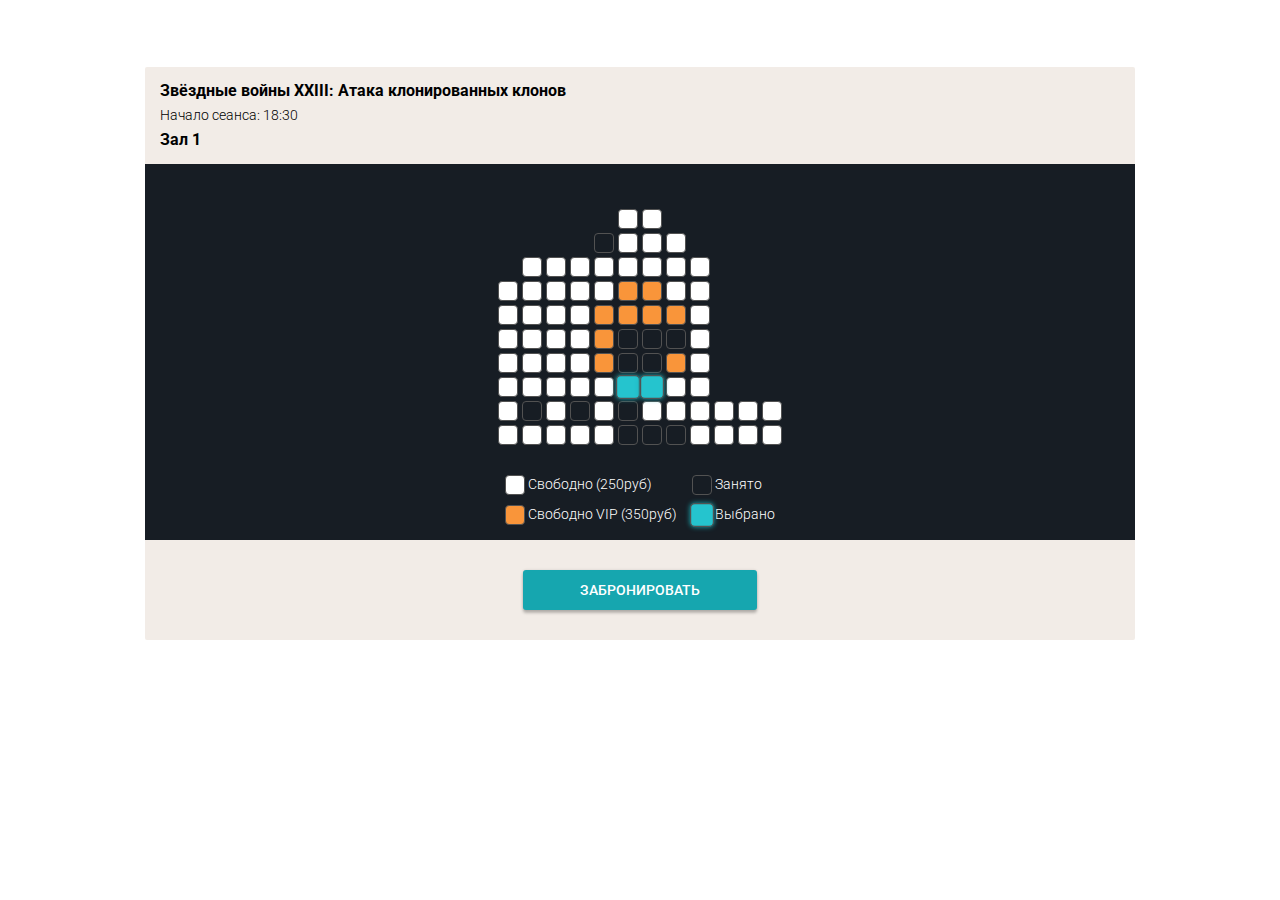
==== hall.html @ 5a09c2b1 "Create hall.html" ====
<!DOCTYPE html>
<html lang="ru">

<head>
  <meta charset="UTF-8">
  <meta name="viewport" content="width=device-width, initial-scale=1.0">
  <meta http-equiv="X-UA-Compatible" content="ie=edge">
  <title>ИдёмВКино</title>
  <script src="js/hall.js" defer></script>
  <link rel="stylesheet" href="css/normalize.css">
  <link rel="stylesheet" href="css/styles.css">
  <link href="https://fonts.googleapis.com/css?family=Roboto:100,300,400,500,700,900&amp;subset=cyrillic,cyrillic-ext,latin-ext" rel="stylesheet">
</head>

<body>
  <header class="page-header">
    <h1 class="page-header__title">Идём<span>в</span>кино</h1>
  </header>
  
  <main>
    <section class="buying">
      <div class="buying__info">
        <div class="buying__info-description">
          <h2 class="buying__info-title">Звёздные войны XXIII: Атака клонированных клонов</h2>
          <p class="buying__info-start">Начало сеанса: 18:30</p>
          <p class="buying__info-hall">Зал 1</p>          
        </div>
        <div class="buying__info-hint">
          <p>Тапните дважды,<br>чтобы увеличить</p>
        </div>
      </div>
      <div class="conf-step">
        <div class="conf-step__wrapper">
          <div class="conf-step__row">
            <span class="conf-step__chair conf-step__chair_disabled"></span><span class="conf-step__chair conf-step__chair_disabled"></span>
            <span class="conf-step__chair conf-step__chair_disabled"></span><span class="conf-step__chair conf-step__chair_disabled"></span>
              <span class="conf-step__chair conf-step__chair_disabled"></span><span class="conf-step__chair conf-step__chair_standart"></span>
              <span class="conf-step__chair conf-step__chair_standart"></span><span class="conf-step__chair conf-step__chair_disabled"></span>
              <span class="conf-step__chair conf-step__chair_disabled"></span><span class="conf-step__chair conf-step__chair_disabled"></span>
            <span class="conf-step__chair conf-step__chair_disabled"></span><span class="conf-step__chair conf-step__chair_disabled"></span>
            </div>  

            <div class="conf-step__row">
              <span class="conf-step__chair conf-step__chair_disabled"></span><span class="conf-step__chair conf-step__chair_disabled"></span>
              <span class="conf-step__chair conf-step__chair_disabled"></span><span class="conf-step__chair conf-step__chair_disabled"></span>
              <span class="conf-step__chair conf-step__chair_taken"></span><span class="conf-step__chair conf-step__chair_standart"></span>
              <span class="conf-step__chair conf-step__chair_standart"></span><span class="conf-step__chair conf-step__chair_standart"></span>
              <span class="conf-step__chair conf-step__chair_disabled"></span><span class="conf-step__chair conf-step__chair_disabled"></span>
              <span class="conf-step__chair conf-step__chair_disabled"></span><span class="conf-step__chair conf-step__chair_disabled"></span>
            </div>  

            <div class="conf-step__row">
              <span class="conf-step__chair conf-step__chair_disabled"></span><span class="conf-step__chair conf-step__chair_standart"></span>
              <span class="conf-step__chair conf-step__chair_standart"></span><span class="conf-step__chair conf-step__chair_standart"></span>
              <span class="conf-step__chair conf-step__chair_standart"></span><span class="conf-step__chair conf-step__chair_standart"></span>
              <span class="conf-step__chair conf-step__chair_standart"></span><span class="conf-step__chair conf-step__chair_standart"></span>
              <span class="conf-step__chair conf-step__chair_standart"></span><span class="conf-step__chair conf-step__chair_disabled"></span>
              <span class="conf-step__chair conf-step__chair_disabled"></span><span class="conf-step__chair conf-step__chair_disabled"></span>
            </div>  

            <div class="conf-step__row">
              <span class="conf-step__chair conf-step__chair_standart"></span><span class="conf-step__chair conf-step__chair_standart"></span>
              <span class="conf-step__chair conf-step__chair_standart"></span><span class="conf-step__chair conf-step__chair_standart"></span>
              <span class="conf-step__chair conf-step__chair_standart"></span><span class="conf-step__chair conf-step__chair_vip"></span>
              <span class="conf-step__chair conf-step__chair_vip"></span><span class="conf-step__chair conf-step__chair_standart"></span>
              <span class="conf-step__chair conf-step__chair_standart"></span><span class="conf-step__chair conf-step__chair_disabled"></span>
              <span class="conf-step__chair conf-step__chair_disabled"></span><span class="conf-step__chair conf-step__chair_disabled"></span>
            </div>  

            <div class="conf-step__row">
              <span class="conf-step__chair conf-step__chair_standart"></span><span class="conf-step__chair conf-step__chair_standart"></span>
              <span class="conf-step__chair conf-step__chair_standart"></span><span class="conf-step__chair conf-step__chair_standart"></span>
              <span class="conf-step__chair conf-step__chair_vip"></span><span class="conf-step__chair conf-step__chair_vip"></span>
              <span class="conf-step__chair conf-step__chair_vip"></span><span class="conf-step__chair conf-step__chair_vip"></span>
              <span class="conf-step__chair conf-step__chair_standart"></span><span class="conf-step__chair conf-step__chair_disabled"></span>
              <span class="conf-step__chair conf-step__chair_disabled"></span><span class="conf-step__chair conf-step__chair_disabled"></span>
            </div>  

            <div class="conf-step__row">
              <span class="conf-step__chair conf-step__chair_standart"></span><span class="conf-step__chair conf-step__chair_standart"></span>
              <span class="conf-step__chair conf-step__chair_standart"></span><span class="conf-step__chair conf-step__chair_standart"></span>
              <span class="conf-step__chair conf-step__chair_vip"></span><span class="conf-step__chair conf-step__chair_taken"></span>
              <span class="conf-step__chair conf-step__chair_taken"></span><span class="conf-step__chair conf-step__chair_taken"></span>
              <span class="conf-step__chair conf-step__chair_standart"></span><span class="conf-step__chair conf-step__chair_disabled"></span>
              <span class="conf-step__chair conf-step__chair_disabled"></span><span class="conf-step__chair conf-step__chair_disabled"></span>
            </div>  

            <div class="conf-step__row">
              <span class="conf-step__chair conf-step__chair_standart"></span><span class="conf-step__chair conf-step__chair_standart"></span>
              <span class="conf-step__chair conf-step__chair_standart"></span><span class="conf-step__chair conf-step__chair_standart"></span>
              <span class="conf-step__chair conf-step__chair_vip"></span><span class="conf-step__chair conf-step__chair_taken"></span>
              <span class="conf-step__chair conf-step__chair_taken"></span><span class="conf-step__chair conf-step__chair_vip"></span>
              <span class="conf-step__chair conf-step__chair_standart"></span><span class="conf-step__chair conf-step__chair_disabled"></span>
              <span class="conf-step__chair conf-step__chair_disabled"></span><span class="conf-step__chair conf-step__chair_disabled"></span>
            </div>  

            <div class="conf-step__row">
              <span class="conf-step__chair conf-step__chair_standart"></span><span class="conf-step__chair conf-step__chair_standart"></span>
              <span class="conf-step__chair conf-step__chair_standart"></span><span class="conf-step__chair conf-step__chair_standart"></span>
              <span class="conf-step__chair conf-step__chair_standart"></span><span class="conf-step__chair conf-step__chair_selected"></span>
              <span class="conf-step__chair conf-step__chair_selected"></span><span class="conf-step__chair conf-step__chair_standart"></span>
              <span class="conf-step__chair conf-step__chair_standart"></span><span class="conf-step__chair conf-step__chair_disabled"></span>
              <span class="conf-step__chair conf-step__chair_disabled"></span><span class="conf-step__chair conf-step__chair_disabled"></span>
            </div>  

            <div class="conf-step__row">
              <span class="conf-step__chair conf-step__chair_standart"></span><span class="conf-step__chair conf-step__chair_taken"></span>
              <span class="conf-step__chair conf-step__chair_standart"></span><span class="conf-step__chair conf-step__chair_taken"></span>
              <span class="conf-step__chair conf-step__chair_standart"></span><span class="conf-step__chair conf-step__chair_taken"></span>
              <span class="conf-step__chair conf-step__chair_standart"></span><span class="conf-step__chair conf-step__chair_standart"></span>
              <span class="conf-step__chair conf-step__chair_standart"></span><span class="conf-step__chair conf-step__chair_standart"></span>
              <span class="conf-step__chair conf-step__chair_standart"></span><span class="conf-step__chair conf-step__chair_standart"></span>
            </div>  

            <div class="conf-step__row">
              <span class="conf-step__chair conf-step__chair_standart"></span><span class="conf-step__chair conf-step__chair_standart"></span>
              <span class="conf-step__chair conf-step__chair_standart"></span><span class="conf-step__chair conf-step__chair_standart"></span>
              <span class="conf-step__chair conf-step__chair_standart"></span><span class="conf-step__chair conf-step__chair_taken"></span>
              <span class="conf-step__chair conf-step__chair_taken"></span><span class="conf-step__chair conf-step__chair_taken"></span>
              <span class="conf-step__chair conf-step__chair_standart"></span><span class="conf-step__chair conf-step__chair_standart"></span>
              <span class="conf-step__chair conf-step__chair_standart"></span><span class="conf-step__chair conf-step__chair_standart"></span>
            </div>
        </div>
        <div class="conf-step__legend">
          <div class="col">
            <p class="conf-step__legend-price"><span class="conf-step__chair conf-step__chair_standart"></span> Свободно (<span class="conf-step__legend-value price-standart">250</span>руб)</p>
            <p class="conf-step__legend-price"><span class="conf-step__chair conf-step__chair_vip"></span> Свободно VIP (<span class="conf-step__legend-value price-vip">350</span>руб)</p>            
          </div>
          <div class="col">
            <p class="conf-step__legend-price"><span class="conf-step__chair conf-step__chair_taken"></span> Занято</p>
            <p class="conf-step__legend-price"><span class="conf-step__chair conf-step__chair_selected"></span> Выбрано</p>                    
          </div>
        </div>
      </div>
      <button class="acceptin-button"  >Забронировать</button>
    </section>     
  </main>
  <script src="js/createRequest.js"></script>
</body>
</html>
---- css/styles.css ----
@charset "UTF-8";
* {
  margin: 0;
  padding: 0;
  box-sizing: border-box;
}

html {
  font-family: "Roboto", sans-serif;
  font-size: 62.5%;
}

body {
  background-image: url("../i/background.jpg");
  background-size: cover;
  background-attachment: fixed;
  background-position: right;
}

.page-header {
  padding: 1.4rem;
}

.page-header__title {
  margin: 0;
  font-weight: 900;
  font-size: 3.4rem;
  color: #FFFFFF;
  text-transform: uppercase;
}
.page-header__title span {
  font-weight: 100;
}

/* ~~~~~~~~~~~~ Главная ~~~~~~~~~~~~ */
.page-nav {
  position: sticky;
  top: 2px;
  padding-bottom: 1rem;
  display: flex;
  flex-wrap: nowrap;
  align-items: stretch;
  color: #000000;
  z-index: 10;
}
.page-nav .page-nav__day {
  flex-basis: calc(100% / 8);
  font-size: 1.2rem;
  padding: 1rem;
  background: rgba(255, 255, 255, 0.9);
  box-shadow: 0px 2px 2px rgba(0, 0, 0, 0.24), 0px 0px 2px rgba(0, 0, 0, 0.12);
  border-radius: 2px;
  text-decoration: none;
  color: #000000;
}
.page-nav .page-nav__day + .page-nav__day {
  margin-left: 1px;
}
.page-nav .page-nav__day .page-nav__day-week::after {
  content: ',';
}
.page-nav .page-nav__day .page-nav__day-number::before {
  content: ' ';
}
.page-nav .page-nav__day .page-nav__day-week, .page-nav .page-nav__day .page-nav__day-number {
  display: block;
}
.page-nav .page-nav__day_chosen {
  flex-grow: 1;
  background-color: #FFFFFF;
  font-weight: 700;
  transform: scale(1.1);
}
.page-nav .page-nav__day_weekend {
  color: #DE2121;
}
.page-nav .page-nav__day_next {
  text-align: center;
}
.page-nav .page-nav__day_next::before {
  content: '>';
  font-family: monospace;
  font-weight: 700;
  font-size: 2.4rem;
}
.page-nav .page-nav__day_today .page-nav__day-week::before {
  content: 'Сегодня';
  display: block;
}
.page-nav .page-nav__day_today .page-nav__day-week, .page-nav .page-nav__day_today .page-nav__day-number {
  display: inline;
}

.movie {
  position: relative;
  padding: 1.5rem;
  margin-top: 3rem;
  background: rgba(241, 235, 230, 0.95);
  color: #000000;
}
.movie .movie__info {
  display: flex;
}
.movie .movie__poster {
  position: relative;
  width: 12.5rem;
  height: 17.5rem;
  /*    left: 1.5rem;
      top: -1.5rem;*/
}
.movie .movie__poster .movie__poster-image {
  position: relative;
  top: -3rem;
  width: 12.5rem;
  height: 17.5rem;
}
.movie .movie__poster::after {
  content: '';
  display: block;
  position: absolute;
  right: -0.7rem;
  top: -3rem;
  border: 1.5rem solid transparent;
  border-bottom: 0 solid transparent;
  border-right: 0 solid transparent;
  border-left: 0.7rem solid #772720;
}
.movie .movie__description {
  flex-grow: 1;
  padding-left: 1.5rem;
}
.movie .movie__title {
  font-weight: 700;
  font-size: 1.6rem;
}
.movie .movie__synopsis {
  font-size: 1.4rem;
  margin-top: 1rem;
}
.movie .movie__data {
  font-size: 1.4rem;
  font-weight: 300;
  margin-top: 1rem;
}
.movie .movie-seances__hall + .movie-seances__hall {
  margin-top: 2rem;
}
.movie .movie-seances__hall .movie-seances__hall-title {
  font-weight: 700;
  font-size: 1.6rem;
}
.movie .movie-seances__hall .movie-seances__list {
  margin-top: 0.7rem;
  font-size: 0;
}
.movie .movie-seances__hall .movie-seances__time-block {
  display: inline-block;
  margin-bottom: 4px;
}
.movie .movie-seances__hall .movie-seances__time-block:nth-last-of-type(n + 1) {
  margin-right: 4px;
}
.movie .movie-seances__hall .movie-seances__time {
  display: block;
  padding: 8px;
  box-shadow: 0px 2px 2px rgba(0, 0, 0, 0.24), 0px 0px 2px rgba(0, 0, 0, 0.12);
  border-radius: 2px;
  background-color: #FFFFFF;
  color: #000000;
  text-decoration: none;
  font-size: 1.5rem;
}

/* ~~~~~~~~~~~~ Кинозал ~~~~~~~~~~~~ */
.acceptin-button {
  display: block;
  margin: 3rem auto 0;
  box-shadow: 0px 3px 3px rgba(0, 0, 0, 0.24), 0px 0px 3px rgba(0, 0, 0, 0.12);
  border-radius: 3px;
  border: none;
  padding: 12px 57px;
  text-transform: uppercase;
  font-weight: 500;
  font-size: 1.4rem;
  background-color: #16A6AF;
  color: #FFFFFF;
}

.buying {
  background-color: rgba(241, 235, 230, 0.95);
  padding-bottom: 3rem;
}

.buying__info {
  display: flex;
  align-items: center;
  justify-content: space-between;
  padding: 1.5rem;
}
.buying__info .buying__info-description {
  padding-right: 1.5rem;
}
.buying__info .buying__info-title, .buying__info .buying__info-hall {
  font-size: 1.6rem;
  font-weight: 700;
}
.buying__info .buying__info-start {
  font-size: 1.4rem;
  font-weight: 300;
  margin: 0.7rem 0;
}
.buying__info .buying__info-hint {
  position: relative;
  font-weight: 300;
  font-size: 1.4rem;
  text-align: center;
}
.buying__info .buying__info-hint p {
  position: relative;
  width: 10rem;
}
.buying__info .buying__info-hint p::before {
  content: '';
  position: absolute;
  left: -1rem;
  top: calc(50% - 1.6rem);
  display: block;
  width: 2.4rem;
  height: 3.2rem;
  background-image: url(../i/hint.png);
  background-size: 2.4rem 3.2rem;
}

.conf-step {
  text-align: center;
  background-color: #171D24;
  padding: 1.5rem 3rem 1.5rem;
}

.conf-step__wrapper {
  font-size: 0;
  display: inline-block;
  background-image: url(../i/screen.png);
  background-position: top;
  background-repeat: no-repeat;
  background-size: 100%;
  padding-top: 3rem;
}
.conf-step__wrapper::before {
  content: '';
}

.conf-step__row + .conf-step__row {
  margin-top: 4px;
}

.conf-step__chair {
  display: inline-block;
  vertical-align: middle;
  width: 2rem;
  height: 2rem;
  border: 1px solid #525252;
  box-sizing: border-box;
  border-radius: 4px;
}
.conf-step__chair:not(:first-of-type) {
  margin-left: 4px;
}

.conf-step__chair_disabled {
  opacity: 0;
}

.conf-step__chair_standart {
  background-color: #FFFFFF;
}

.conf-step__chair_vip {
  background-color: #F9953A;
}

.conf-step__chair_taken {
  background-color: transparent;
}

.conf-step__chair_selected {
  background-color: #25C4CE;
  box-shadow: 0px 0px 4px #16A6AF;
  transform: scale(1.2);
}

.conf-step__legend {
  padding-top: 3rem;
  font-size: 1.4rem;
  font-weight: 300;
  color: #FFFFFF;
  display: flex;
  flex-wrap: nowrap;
  text-align: left;
}
.conf-step__legend .col {
  max-width: 25rem;
}
.conf-step__legend .col:first-of-type {
  padding-right: 1.5rem;
  margin-left: auto;
}
.conf-step__legend .col:last-of-type {
  margin-right: auto;
}
.conf-step__legend .conf-step__legend-price + .conf-step__legend-price {
  margin-top: 1rem;
}

/* ~~~~~~~~~~~~ Билет ~~~~~~~~~~~~ */
.tichet__check, .ticket__info-wrapper {
  padding-left: 1.5rem;
  padding-right: 1.5rem;
  background-color: rgba(241, 235, 230, 0.95);
}

.tichet__check {
  position: relative;
  padding-top: 2.5rem;
  padding-bottom: 2.5rem;
}
.tichet__check::before {
  content: '';
  display: block;
  position: absolute;
  top: -3px;
  left: 0;
  right: 0;
  height: 3px;
  background-image: url(../i/border-top.png);
  background-size: 10px 3px;
}
.tichet__check::after {
  content: '';
  display: block;
  position: absolute;
  bottom: -3px;
  left: 0;
  right: 0;
  height: 3px;
  background-image: url(../i/border-bottom.png);
  background-size: 10px 3px;
}

.ticket__info-wrapper {
  position: relative;
  margin-top: 6px;
  padding-top: 2rem;
  padding-bottom: 3rem;
}
.ticket__info-wrapper::before {
  content: '';
  display: block;
  position: absolute;
  top: -3px;
  left: 0;
  right: 0;
  height: 3px;
  background-image: url(../i/border-top.png);
  background-size: 10px 3px;
}
.ticket__info-wrapper::after {
  content: '';
  display: block;
  position: absolute;
  bottom: -3px;
  left: 0;
  right: 0;
  height: 3px;
  background-image: url(../i/border-bottom.png);
  background-size: 10px 3px;
}

.ticket__check-title {
  font-weight: 700;
  font-size: 2.2rem;
  text-transform: uppercase;
  color: #C76F00;
}

.ticket__info {
  font-size: 1.6rem;
  color: #000000;
}
.ticket__info + .ticket__info {
  margin-top: 1rem;
}

.ticket__details {
  font-weight: 700;
}

.ticket__hint {
  font-weight: 300;
  font-size: 1.4rem;
  margin-top: 3rem;
}
.ticket__hint + .ticket__hint {
  margin-top: 1rem;
}

.ticket__info-qr {
  display: block;
  margin: 3rem auto 0;
  width: 20rem;
  height: 20rem;
}

@media screen and (min-width: 479px) {
  .page-nav .page-nav__day {
    padding: 1rem 2rem;
  }
}
@media screen and (min-width: 990px) {
  .page-header, nav, main {
    width: 990px;
    margin: auto;
  }

  .movie, .buying {
    border-radius: 2px;
  }

  .buying__info-hint {
    display: none;
  }
}

/*================================================================*/

.movie .movie-seances__hall .acceptin-button-disabled {
 background-color: #888888;
 pointer-events: none
}

.acceptin-button:disabled {
  background-color: #888888;
  pointer-events: none
 }
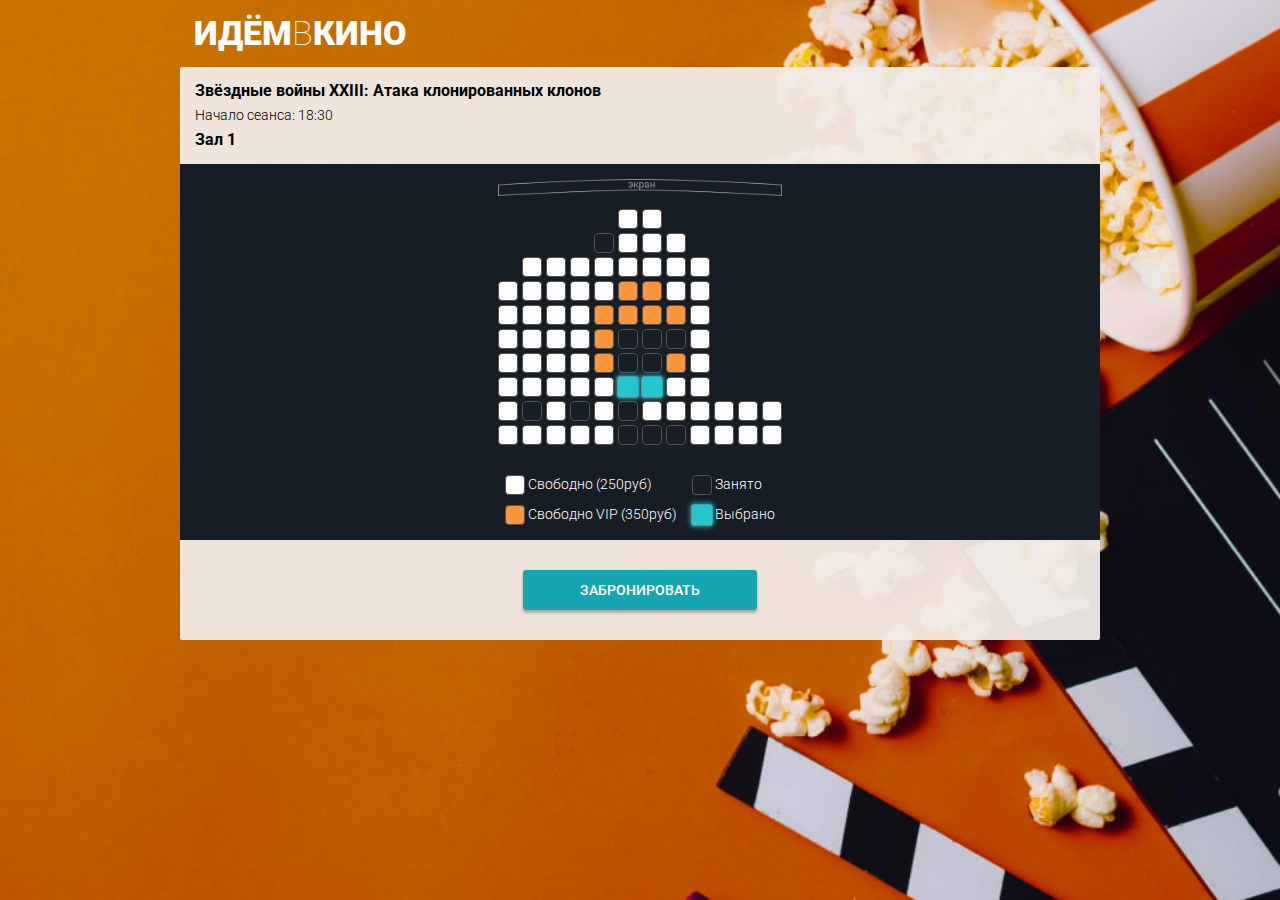
==== commit 422fda59: "Update hall.html" ====
--- a/hall.html
+++ b/hall.html
@@ -1,4 +1,4 @@
-<!DOCTYPE html>
+<!DOCTYPE html> 
 <html lang="ru">
 
 <head>
--- a/css/styles.css
+++ b/css/styles.css
@@ -15,6 +15,7 @@
   background-size: cover;
   background-attachment: fixed;
   background-position: right;
+  min-width: 320px;
 }
 
 .page-header {
@@ -103,16 +104,12 @@
 }
 .movie .movie__poster {
   position: relative;
-  width: 12.5rem;
-  height: 17.5rem;
   /*    left: 1.5rem;
       top: -1.5rem;*/
 }
 .movie .movie__poster .movie__poster-image {
   position: relative;
   top: -3rem;
-  width: 12.5rem;
-  height: 17.5rem;
 }
 .movie .movie__poster::after {
   content: '';
@@ -171,6 +168,51 @@
   font-size: 1.5rem;
 }
 
+
+@media (min-width: 481px) {
+  .movie .movie__poster {
+    width: 12.5rem;
+    height: 17.5rem;
+  }
+
+  .movie .movie__poster .movie__poster-image {
+    width: 12.5rem;
+    height: 17.5rem;
+  }
+}
+
+
+@media (max-width: 480px){
+  .movie .movie__poster .movie__poster-image {
+    width: 100%;
+  }
+
+  .movie__info{
+    flex-direction: column;
+  }
+
+  .movie__data{
+    margin-bottom:  1rem;
+  }
+
+  .page-nav .page-nav__day {
+    flex-basis: calc(100% / 5);
+  }
+
+  .page-nav .page-nav__day_chosen {
+    flex-grow: 0.9;
+  }
+
+  .page-nav {
+    flex-wrap: wrap;
+  }
+
+  .page-nav__day{
+    flex-basis: calc(100% / 6);
+  }
+}
+
+
 /* ~~~~~~~~~~~~ Кинозал ~~~~~~~~~~~~ */
 .acceptin-button {
   display: block;
@@ -236,6 +278,7 @@
   background-color: #171D24;
   padding: 1.5rem 3rem 1.5rem;
 }
+
 
 .conf-step__wrapper {
   font-size: 0;
@@ -312,19 +355,27 @@
   margin-top: 1rem;
 }
 
+@media (max-width: 330px) {
+  .conf-step {
+    padding-left: 0;
+    padding-right: 0;
+  }
+}
+
+
 /* ~~~~~~~~~~~~ Билет ~~~~~~~~~~~~ */
-.tichet__check, .ticket__info-wrapper {
+.ticket__check, .ticket__info-wrapper {
   padding-left: 1.5rem;
   padding-right: 1.5rem;
   background-color: rgba(241, 235, 230, 0.95);
 }
 
-.tichet__check {
+.ticket__check {
   position: relative;
   padding-top: 2.5rem;
   padding-bottom: 2.5rem;
 }
-.tichet__check::before {
+.ticket__check::before {
   content: '';
   display: block;
   position: absolute;
@@ -335,7 +386,7 @@
   background-image: url(../i/border-top.png);
   background-size: 10px 3px;
 }
-.tichet__check::after {
+.ticket__check::after {
   content: '';
   display: block;
   position: absolute;
@@ -411,14 +462,15 @@
   height: 20rem;
 }
 
-@media screen and (min-width: 479px) {
+
+@media (min-width: 481px) {
   .page-nav .page-nav__day {
     padding: 1rem 2rem;
   }
 }
-@media screen and (min-width: 990px) {
+@media (min-width: 920px) {
   .page-header, nav, main {
-    width: 990px;
+    width: 920px;
     margin: auto;
   }
 
@@ -432,6 +484,8 @@
 }
 
 /*================================================================*/
+
+
 
 .movie .movie-seances__hall .acceptin-button-disabled {
  background-color: #888888;
@@ -442,5 +496,3 @@
   background-color: #888888;
   pointer-events: none
  }
-
-
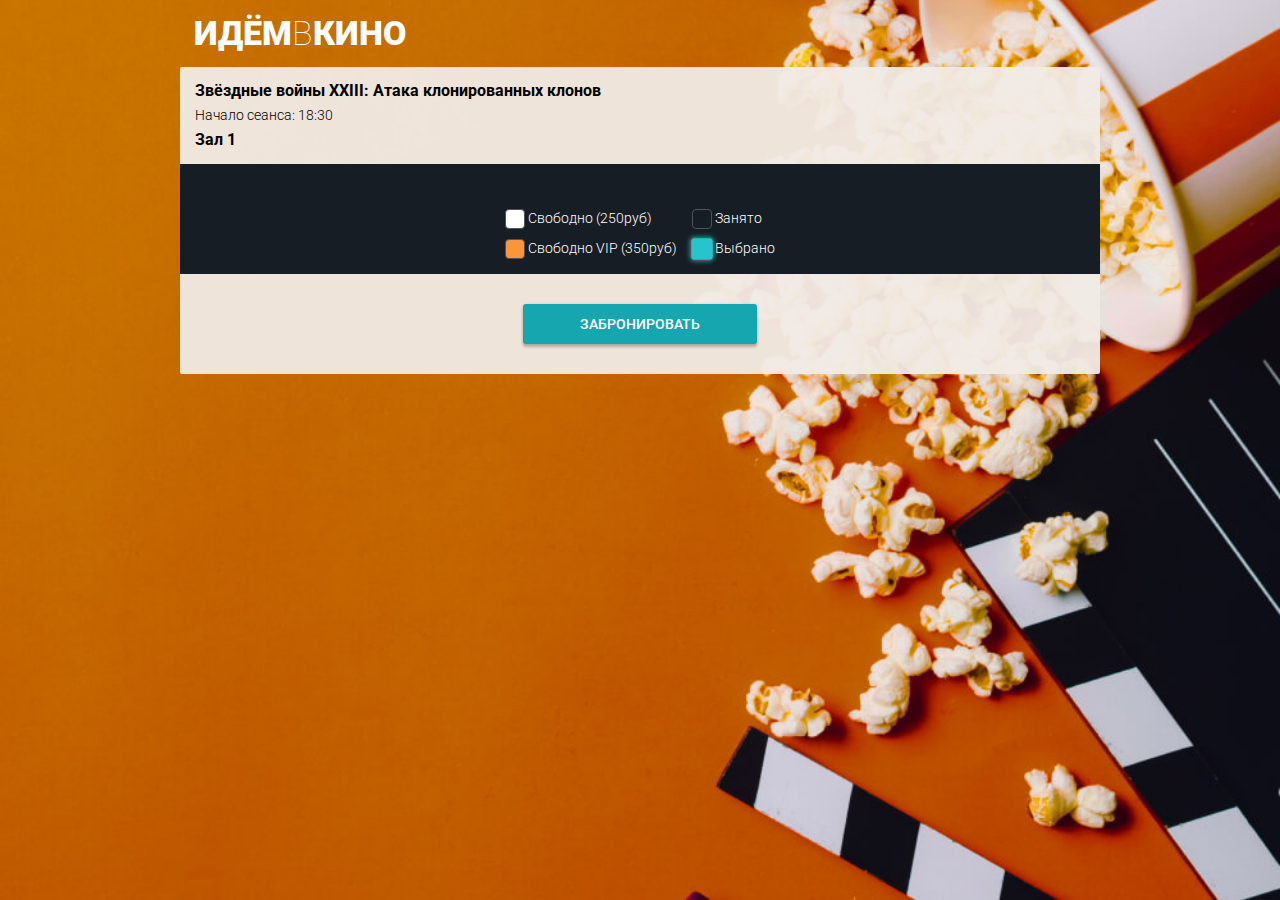
==== commit f59f7067: "Update hall.html" ====
--- a/hall.html
+++ b/hall.html
@@ -1,4 +1,4 @@
-<!DOCTYPE html> 
+<!DOCTYPE html>
 <html lang="ru">
 
 <head>
@@ -6,7 +6,7 @@
   <meta name="viewport" content="width=device-width, initial-scale=1.0">
   <meta http-equiv="X-UA-Compatible" content="ie=edge">
   <title>ИдёмВКино</title>
-  <script src="js/hall.js" defer></script>
+  <!-- <script src="js/hall.js" defer></script> -->
   <link rel="stylesheet" href="css/normalize.css">
   <link rel="stylesheet" href="css/styles.css">
   <link href="https://fonts.googleapis.com/css?family=Roboto:100,300,400,500,700,900&amp;subset=cyrillic,cyrillic-ext,latin-ext" rel="stylesheet">
@@ -30,7 +30,7 @@
         </div>
       </div>
       <div class="conf-step">
-        <div class="conf-step__wrapper">
+        <!-- <div class="conf-step__wrapper">
           <div class="conf-step__row">
             <span class="conf-step__chair conf-step__chair_disabled"></span><span class="conf-step__chair conf-step__chair_disabled"></span>
             <span class="conf-step__chair conf-step__chair_disabled"></span><span class="conf-step__chair conf-step__chair_disabled"></span>
@@ -120,7 +120,7 @@
               <span class="conf-step__chair conf-step__chair_standart"></span><span class="conf-step__chair conf-step__chair_standart"></span>
               <span class="conf-step__chair conf-step__chair_standart"></span><span class="conf-step__chair conf-step__chair_standart"></span>
             </div>
-        </div>
+        </div> -->
         <div class="conf-step__legend">
           <div class="col">
             <p class="conf-step__legend-price"><span class="conf-step__chair conf-step__chair_standart"></span> Свободно (<span class="conf-step__legend-value price-standart">250</span>руб)</p>
@@ -132,9 +132,11 @@
           </div>
         </div>
       </div>
-      <button class="acceptin-button"  >Забронировать</button>
-    </section>     
+      <!-- <button class="acceptin-button" type="button" onclick="location.href='payment.html'" >Забронировать</button> -->
+      <button class="acceptin-button" type="button" >Забронировать</button>
   </main>
+  <!-- <script src="js/createRequest.js"></script> -->
   <script src="js/createRequest.js"></script>
+  <script src="js/hall.js"></script>
 </body>
 </html>